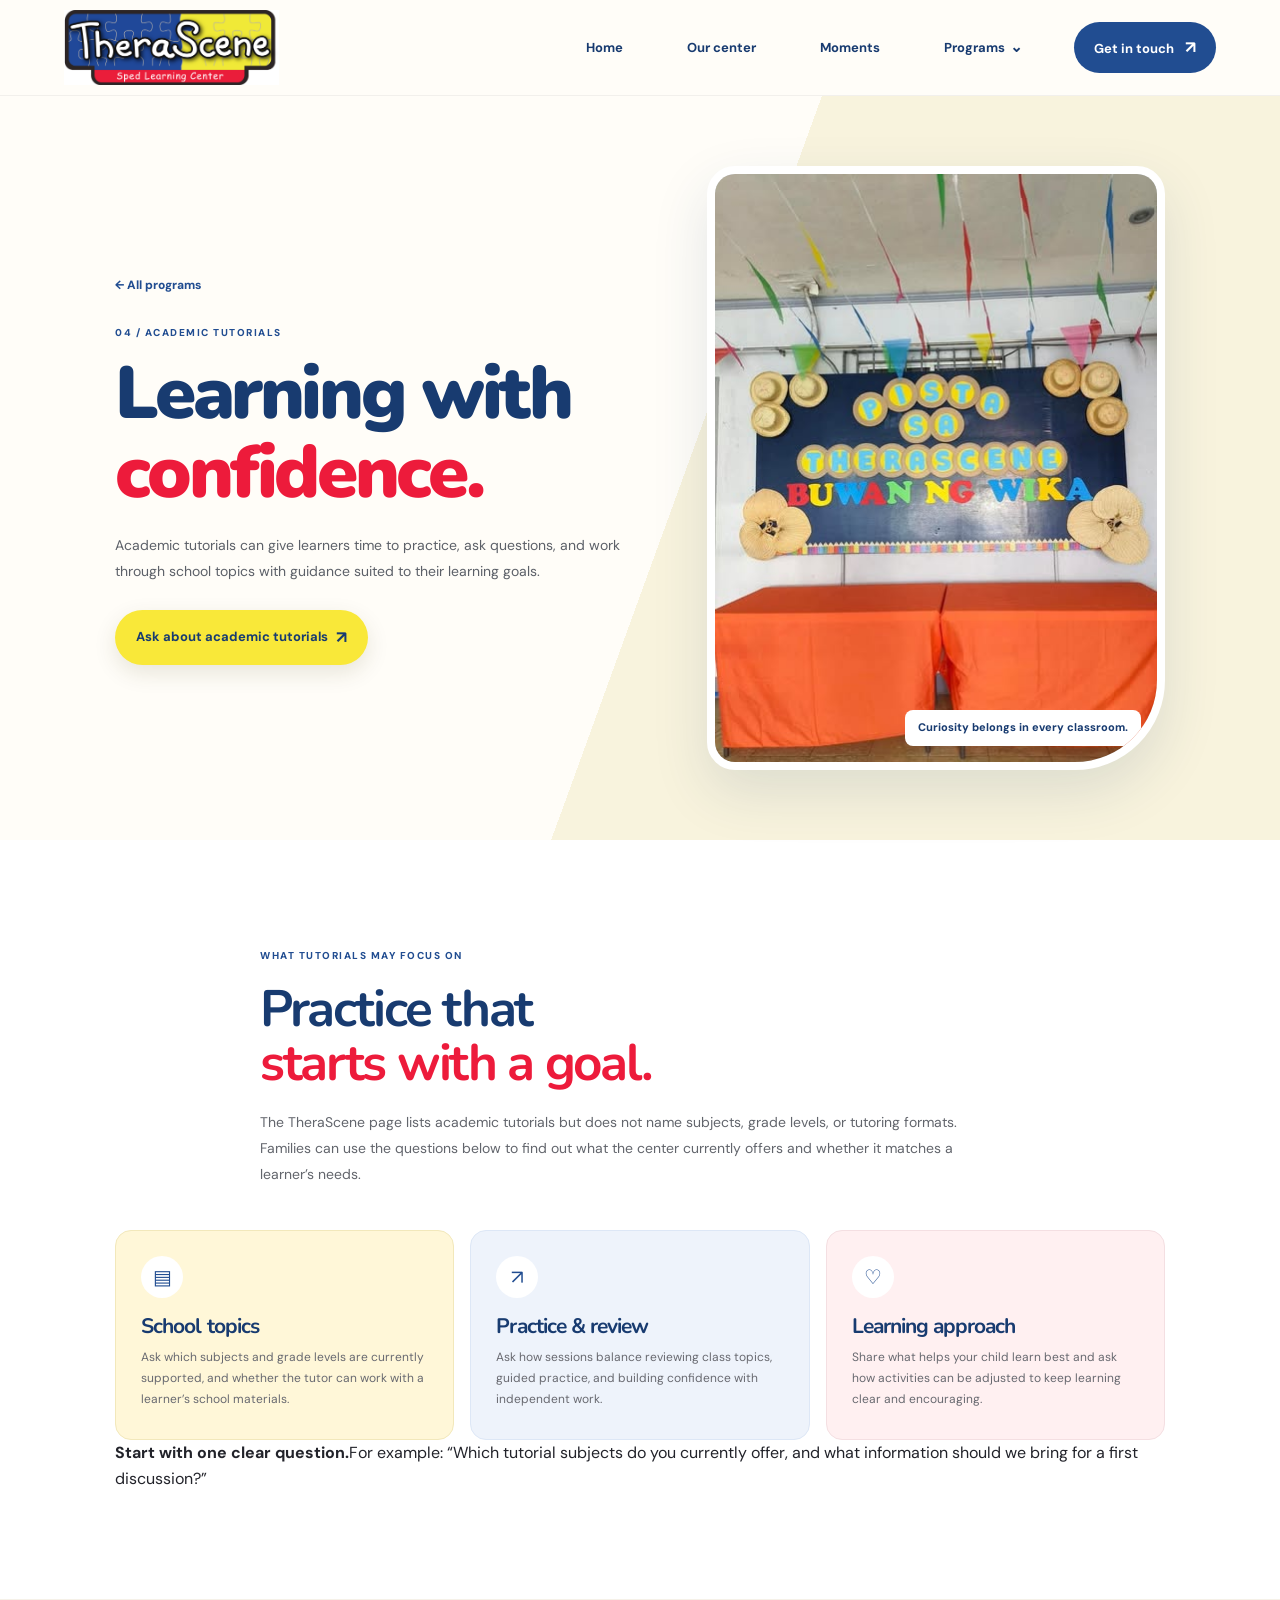
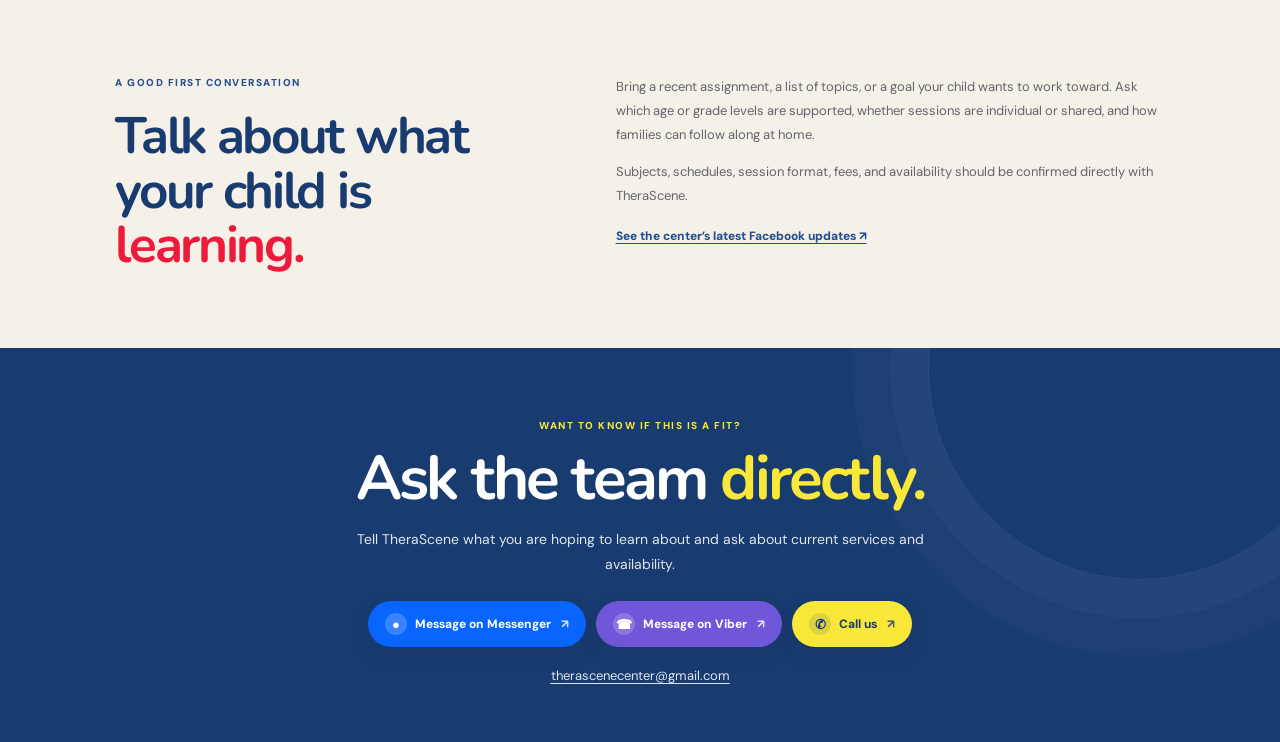
==== academic-tutorials.html @ daa7629f "Add files via upload" ====
<!doctype html>
<html lang="en">
<head><meta charset="utf-8"><meta name="viewport" content="width=device-width, initial-scale=1"><meta name="theme-color" content="#214d91"><meta name="description" content="Learn about academic tutorials and ask TheraScene the SPED Center which learning support is available."><title>Academic Tutorials | TheraScene the SPED Center</title><link rel="preconnect" href="https://fonts.googleapis.com"><link rel="preconnect" href="https://fonts.gstatic.com" crossorigin><link href="https://fonts.googleapis.com/css2?family=DM+Sans:wght@400;500;600;700&family=Nunito:wght@500;600;700;800;900&display=swap" rel="stylesheet"><link rel="stylesheet" href="styles.css"></head>
<body class="program-page"><header class="site-header"><a class="brand" href="index.html#home" aria-label="TheraScene home"><img src="assets/cover.png" alt="TheraScene SPED Learning Center"></a><button class="menu-toggle" aria-expanded="false" aria-controls="site-nav" aria-label="Open menu"><span></span><span></span></button><nav id="site-nav" class="site-nav" aria-label="Main navigation"><a href="index.html#home">Home</a><a href="index.html#story">Our center</a><a href="index.html#moments">Moments</a><div class="nav-dropdown"><button class="submenu-toggle" type="button" aria-expanded="false" aria-controls="program-submenu">Programs <span class="chevron">⌄</span></button><div class="program-submenu" id="program-submenu"><a href="index.html#services">All programs</a><a href="occupational-therapy.html">Occupational Therapy</a><a href="speech-therapy.html">Speech Therapy</a><a href="special-education.html">Special Education</a><a href="academic-tutorials.html" aria-current="page">Academic Tutorials</a></div></div><a class="nav-cta" href="#contact">Get in touch <span>↗</span></a></nav></header>
<main><section class="program-hero program-tutorial"><div class="program-hero-copy"><a class="back-link" href="index.html#services">← All programs</a><p class="eyebrow">04 / Academic Tutorials</p><h1>Learning with<br><em>confidence.</em></h1><p>Academic tutorials can give learners time to practice, ask questions, and work through school topics with guidance suited to their learning goals.</p><div class="program-hero-actions"><a class="button button-yellow" href="#contact">Ask about academic tutorials <span>↗</span></a></div></div><div class="program-hero-image"><img src="assets/photo-2.jpg" alt="A colorful learning space decorated for Buwan ng Wika at TheraScene"><span>Curiosity belongs in every classroom.</span></div></section>
<section class="program-detail section-pad"><div class="program-intro"><p class="eyebrow">What tutorials may focus on</p><h2>Practice that<br><em>starts with a goal.</em></h2><p>The TheraScene page lists academic tutorials but does not name subjects, grade levels, or tutoring formats. Families can use the questions below to find out what the center currently offers and whether it matches a learner’s needs.</p></div><div class="detail-cards"><article><span class="detail-icon">▤</span><h3>School topics</h3><p>Ask which subjects and grade levels are currently supported, and whether the tutor can work with a learner’s school materials.</p></article><article><span class="detail-icon">↗</span><h3>Practice & review</h3><p>Ask how sessions balance reviewing class topics, guided practice, and building confidence with independent work.</p></article><article><span class="detail-icon">♡</span><h3>Learning approach</h3><p>Share what helps your child learn best and ask how activities can be adjusted to keep learning clear and encouraging.</p></article></div><div class="detail-callout"><strong>Start with one clear question.</strong><span>For example: “Which tutorial subjects do you currently offer, and what information should we bring for a first discussion?”</span></div></section>
<section class="family-note"><div><p class="eyebrow">A good first conversation</p><h2>Talk about what<br>your child is <em>learning.</em></h2></div><div><p>Bring a recent assignment, a list of topics, or a goal your child wants to work toward. Ask which age or grade levels are supported, whether sessions are individual or shared, and how families can follow along at home.</p><p>Subjects, schedules, session format, fees, and availability should be confirmed directly with TheraScene.</p><a class="source-link" href="https://www.facebook.com/therascenesped/" target="_blank" rel="noreferrer">See the center’s latest Facebook updates ↗</a></div></section>
</main><footer class="program-cta" id="contact"><p class="eyebrow">Want to know if this is a fit?</p><h2>Ask the team <em>directly.</em></h2><p>Tell TheraScene what you are hoping to learn about and ask about current services and availability.</p><div class="quick-actions"><a class="quick-button quick-messenger" href="https://m.me/therascenesped" target="_blank" rel="noreferrer"><span class="quick-icon">●</span> Message on Messenger <span class="quick-arrow">↗</span></a><a class="quick-button quick-viber" href="https://viber.me/639451164770" target="_blank" rel="noreferrer"><span class="quick-icon">☎</span> Message on Viber <span class="quick-arrow">↗</span></a><a class="quick-button quick-call" href="tel:+639451164770"><span class="quick-icon">✆</span> Call us <span class="quick-arrow">↗</span></a></div><a class="program-email" href="mailto:therascenecenter@gmail.com">therascenecenter@gmail.com</a></footer><script src="script.js"></script></body></html>
---- styles.css ----
:root{--blue:#214d91;--blue-deep:#183b70;--yellow:#f9e839;--red:#ed1b3b;--ink:#22232a;--muted:#676a73;--paper:#fffdf8;--line:#e9e6df;--font-head:'Nunito',sans-serif;--font-body:'DM Sans',sans-serif}*{box-sizing:border-box}html{scroll-behavior:smooth}body{margin:0;background:var(--paper);color:var(--ink);font-family:var(--font-body);font-size:16px;line-height:1.6}a{color:inherit;text-decoration:none}img{display:block;max-width:100%}.site-header{height:96px;padding:12px max(5vw,24px);display:flex;align-items:center;justify-content:space-between;background:var(--paper);position:relative;z-index:5;border-bottom:1px solid rgba(32,45,62,.06)}.brand{width:215px}.brand img{width:100%;height:auto}.site-nav{display:flex;gap:38px;align-items:center;font-size:13px;font-weight:700}.site-nav>a:not(.nav-cta){transition:color .2s}.site-nav>a:hover{color:var(--red)}.nav-cta{background:var(--blue);color:white;padding:12px 20px;border-radius:30px}.nav-cta span,.button span,.text-link span{font-size:17px;margin-left:8px}.menu-toggle{display:none}.hero{min-height:630px;display:grid;grid-template-columns:1fr 1fr;align-items:center;padding:76px max(9vw,40px) 86px;gap:3vw;background:linear-gradient(110deg,#fffdf8 0%,#fffdf8 52%,#f8f3dd 52%,#f8f3dd 100%);overflow:hidden}.hero-copy{max-width:540px;position:relative;z-index:1}.eyebrow{text-transform:uppercase;letter-spacing:.15em;font-size:10px;font-weight:800;color:var(--blue);margin:0 0 18px}.sun-dot{display:inline-block;width:9px;height:9px;border-radius:50%;background:var(--red);margin-right:8px;box-shadow:0 0 0 4px #ed1b3b20}h1,h2,h3,p{margin-top:0}h1,h2,h3{font-family:var(--font-head);line-height:1.06;letter-spacing:-.045em}h1{font-size:clamp(48px,5.8vw,82px);font-weight:900;margin-bottom:24px;color:var(--blue-deep)}h1 em,h2 em{font-style:normal;color:var(--red)}.hero-lede{font-size:16px;line-height:1.8;color:#585b64;max-width:420px;margin-bottom:28px}.hero-actions{display:flex;align-items:center;gap:26px;flex-wrap:wrap}.button{display:inline-flex;align-items:center;border-radius:28px;padding:14px 21px;font-size:13px;font-weight:700}.button-blue{background:var(--blue);color:#fff;box-shadow:0 8px 22px #214d9124}.button:hover,.nav-cta:hover{background:var(--blue-deep);transform:translateY(-1px)}.text-link{font-weight:700;font-size:13px;color:var(--blue);border-bottom:1px solid #214d9150;padding-bottom:4px}.hero-note{display:flex;align-items:center;gap:12px;margin-top:58px;color:#777;font-size:11px;line-height:1.5}.hero-note strong{font-size:13px;color:var(--ink)}.note-mark{font-size:27px;color:#efb900}.hero-visual{height:450px;position:relative;display:flex;align-items:center;justify-content:center}.hero-frame{width:min(390px,76%);height:405px;border-radius:48% 48% 22px 22px;overflow:hidden;box-shadow:0 24px 60px #223e682b;transform:rotate(2deg);border:9px solid #fff}.hero-frame img{width:100%;height:100%;object-fit:cover}.hero-logo{position:absolute;right:-1%;bottom:24px;background:white;padding:12px;border-radius:18px;box-shadow:0 12px 40px #18294f28;width:230px;transform:rotate(-3deg)}.hero-logo img{width:100%}.hero-sticker{position:absolute;top:20px;left:0;width:104px;height:104px;display:flex;flex-direction:column;align-items:center;justify-content:center;border-radius:50%;background:var(--yellow);color:var(--blue-deep);font-family:var(--font-head);font-weight:900;font-size:12px;line-height:1.2;transform:rotate(-12deg);box-shadow:0 8px 22px #463d1020}.hero-sticker b{font-size:28px;line-height:1.2;color:var(--red)}.hero-caption{position:absolute;bottom:-4px;left:11%;font-size:10px;letter-spacing:.06em;color:#777}.section-pad{padding:108px max(9vw,40px)}.services{background:#fff}.section-heading{display:flex;align-items:flex-end;justify-content:space-between;gap:40px;margin-bottom:46px}.section-heading h2,.story h2,.moments h2,.contact h2{font-size:clamp(38px,4vw,56px);font-weight:900;color:var(--blue-deep);margin:0}.section-intro{max-width:370px;color:var(--muted);font-size:14px;line-height:1.8;margin:0 0 4px}.service-grid{display:grid;grid-template-columns:repeat(4,1fr);gap:16px}.service-card{position:relative;padding:27px 25px 30px;min-height:280px;border-radius:8px;overflow:hidden}.card-yellow{background:#fff5c8}.card-blue{background:#e8f0fc}.card-red{background:#ffeaeb}.card-lilac{background:#f1eafa}.card-num{font-size:10px;letter-spacing:.12em;color:#67636a;font-weight:700}.service-icon{display:flex;align-items:center;justify-content:center;width:48px;height:48px;border-radius:50%;font-size:24px;margin:30px 0 18px;background:#ffffffad;color:var(--blue)}.service-card h3{font-size:23px;margin-bottom:12px;color:var(--blue-deep)}.service-card p{font-size:12px;color:#6d6a6b;line-height:1.7;max-width:190px}.card-ornament{position:absolute;right:-9px;bottom:-25px;font-size:85px;color:#214d9110;transform:rotate(15deg);font-weight:900}.service-footnote{margin:15px 0 0;font-size:10px;color:#888}.story{display:grid;grid-template-columns:1fr 1fr;align-items:center;gap:9%;background:#f5f1e8}.story-image{position:relative;padding:0 30px 28px 0}.story-image:before{content:"";position:absolute;right:0;bottom:0;width:75%;height:75%;background:var(--yellow);border-radius:8px}.story-image img{position:relative;z-index:1;width:100%;height:390px;object-fit:cover;border-radius:8px;box-shadow:0 18px 40px #1a315220}.image-label{position:absolute;z-index:2;left:18px;bottom:46px;padding:10px 15px;background:#fff;border-radius:3px;font-size:10px;letter-spacing:.04em}.story-copy{max-width:480px}.story-copy h2{margin-bottom:23px}.story-copy>p:not(.eyebrow){font-size:14px;color:#66676c;line-height:1.85}.story-copy .text-link{display:inline-block;margin-top:9px}.moments{background:#fff}.moments-head{display:flex;align-items:flex-end;justify-content:space-between;gap:30px;margin-bottom:36px}.moments h2{font-size:clamp(34px,3.6vw,49px)}.gallery{display:grid;grid-template-columns:1.05fr .95fr 1fr;grid-template-rows:240px 210px;gap:13px}.gallery figure{margin:0;position:relative;overflow:hidden;border-radius:5px;background:#eee}.gallery figure img{width:100%;height:100%;object-fit:cover;transition:transform .5s}.gallery figure:hover img{transform:scale(1.04)}.gallery-tall{grid-row:span 2}.gallery-wide{grid-column:span 1}.gallery-end{grid-column:3;grid-row:1}.gallery figcaption{position:absolute;left:0;right:0;bottom:0;padding:30px 15px 12px;color:#fff;font-size:11px;font-weight:600;background:linear-gradient(transparent,#0008)}.gallery-source{font-size:10px;color:#868686;margin:15px 0 0}.gallery-source a{text-decoration:underline;color:var(--blue)}.contact{background:var(--blue-deep);color:white;padding:88px max(9vw,40px) 22px;position:relative;overflow:hidden}.contact:before{content:"";position:absolute;right:-75px;top:-180px;width:400px;height:400px;border:1px solid #ffffff18;border-radius:50%;box-shadow:0 0 0 38px #ffffff08,0 0 0 76px #ffffff05}.contact-inner{display:grid;grid-template-columns:1fr 1fr;gap:10%;max-width:1100px;margin:0 auto 65px;position:relative}.contact .eyebrow{color:var(--yellow)}.contact h2{color:white;margin-bottom:20px}.contact h2 em{color:var(--yellow)}.contact-inner>div:first-child>p:last-child{font-size:13px;color:#e0e5ee;max-width:360px}.contact-actions{display:flex;flex-direction:column;justify-content:center}.contact-link{display:flex;justify-content:space-between;gap:20px;padding:17px 0;border-bottom:1px solid #ffffff2d;font-size:11px;color:#cdd7e7}.contact-link strong{font-size:12px;color:white;text-align:right;line-height:1.6}.contact-link:hover strong{color:var(--yellow)}.contact-bottom{max-width:1100px;margin:auto;padding-top:18px;border-top:1px solid #ffffff2d;display:flex;justify-content:space-between;align-items:center;font-size:10px;color:#d0d9e7}.contact-bottom a{color:white}.contact-bottom a span{margin-left:3px}.menu-toggle{border:0;background:none}
@media(max-width:900px){.site-header{height:82px}.brand{width:185px}.site-nav{gap:20px;font-size:12px}.hero{padding:65px 6vw;min-height:600px}.hero-visual{height:390px}.hero-frame{height:350px}.hero-logo{width:185px}.section-pad{padding:80px 6vw}.service-grid{grid-template-columns:repeat(2,1fr)}.service-card{min-height:250px}.story{gap:5%}.story-image img{height:340px}.contact{padding:75px 6vw 22px}}
@media(max-width:640px){.site-header{height:74px;padding:8px 20px}.brand{width:172px}.menu-toggle{display:flex;flex-direction:column;gap:5px;padding:10px;cursor:pointer}.menu-toggle span{width:23px;height:2px;background:var(--blue);display:block}.site-nav{display:none;position:absolute;left:0;right:0;top:74px;padding:20px;background:#fff;box-shadow:0 15px 22px #162c5018;flex-direction:column;align-items:stretch;gap:0}.site-nav.open{display:flex}.site-nav a{padding:13px 5px}.site-nav .nav-cta{text-align:center;margin-top:8px;padding:12px}.hero{display:flex;flex-direction:column;align-items:stretch;padding:54px 24px 50px;background:linear-gradient(180deg,#fffdf8 0%,#fffdf8 52%,#f8f3dd 52%,#f8f3dd 100%)}h1{font-size:53px}.hero-lede{font-size:14px}.hero-note{margin-top:28px}.hero-visual{height:350px;margin-top:20px}.hero-frame{width:77%;height:320px}.hero-logo{width:174px;right:0;bottom:10px}.hero-sticker{width:82px;height:82px;left:2%;top:12px;font-size:10px}.hero-sticker b{font-size:22px}.hero-caption{left:4%;bottom:-8px}.section-pad{padding:68px 24px}.section-heading{display:block}.section-heading h2,.story h2{font-size:43px}.section-intro{margin-top:20px;font-size:13px}.service-grid{gap:10px}.service-card{padding:20px 16px;min-height:230px}.service-icon{width:41px;height:41px;margin:25px 0 14px}.service-card h3{font-size:20px}.service-card p{font-size:11px}.story{grid-template-columns:1fr;gap:38px}.story-image{padding:0 18px 18px 0}.story-image img{height:340px}.moments-head{display:block}.moments-head .text-link{display:inline-block;margin-top:18px}.gallery{grid-template-columns:1fr 1fr;grid-template-rows:200px 170px 175px;gap:9px}.gallery-tall{grid-row:span 2}.gallery-wide{grid-column:span 1}.gallery-end{grid-column:2;grid-row:2}.gallery-source{line-height:1.7}.contact{padding:68px 24px 20px}.contact-inner{grid-template-columns:1fr;gap:24px;margin-bottom:40px}.contact h2{font-size:43px}.contact-link{align-items:flex-start}.contact-link strong{font-size:11px}.contact-bottom{gap:12px;flex-wrap:wrap;font-size:9px}}


/* Shared dropdown navigation, contact buttons, and program page layout */
.site-nav > a:not(.nav-cta),
.submenu-toggle {
  display: inline-flex;
  align-items: center;
  justify-content: center;
  min-height: 42px;
  padding: 9px 13px;
  border: 0;
  border-radius: 999px;
  background: transparent;
  color: var(--blue-deep);
  font: inherit;
  line-height: 1;
  white-space: nowrap;
  transition: color .2s, background-color .2s, transform .2s;
}
.site-nav > a:not(.nav-cta):hover,
.submenu-toggle:hover,
.submenu-toggle[aria-expanded="true"] {
  color: var(--blue-deep);
  background: #eaf0fa;
}
.submenu-toggle { cursor: pointer; }
.nav-dropdown { position: relative; display: flex; align-items: center; }
.chevron { display: inline-block; margin-left: 5px; font-size: 15px; transition: transform .2s; }
.nav-dropdown:hover .chevron,
.submenu-toggle[aria-expanded="true"] .chevron { transform: rotate(180deg); }
.program-submenu {
  position: absolute;
  top: calc(100% + 8px);
  left: 0;
  z-index: 30;
  display: none;
  grid-template-columns: 1fr;
  min-width: 242px;
  padding: 8px;
  border: 1px solid #e8eaf0;
  border-radius: 15px;
  background: #fff;
  box-shadow: 0 16px 40px #15284920;
}
.program-submenu::before { content: ""; position: absolute; top: -9px; left: 0; right: 0; height: 10px; }
.nav-dropdown.open .program-submenu { display: grid; }
.program-submenu > a {
  display: flex;
  align-items: center;
  min-height: 40px;
  padding: 9px 12px;
  border-radius: 9px;
  color: #29364a;
  font-size: 12px;
  font-weight: 700;
  transition: color .18s, background-color .18s;
}
.program-submenu > a:hover,
.program-submenu > a[aria-current="page"] { color: var(--blue); background: #eef3fb; }
@media (min-width: 641px) { .nav-dropdown:hover .program-submenu { display: grid; } }

.quick-contact {
  display: flex;
  align-items: center;
  justify-content: space-between;
  gap: 34px;
  padding: 27px max(9vw, 40px);
  border-top: 1px solid #eee4b5;
  border-bottom: 1px solid #eee4b5;
  background: #fff7d8;
}
.quick-contact-copy { flex: 1 1 300px; }
.quick-contact .eyebrow { margin-bottom: 7px; }
.quick-contact h2 { margin: 0 0 6px; color: var(--blue-deep); font-size: clamp(22px, 2.3vw, 30px); }
.quick-contact-copy > p:last-child { margin: 0; color: #64636a; font-size: 12px; }
.quick-actions { display: flex; flex-wrap: wrap; justify-content: flex-end; gap: 10px; }
.quick-button {
  display: inline-flex;
  align-items: center;
  justify-content: center;
  gap: 8px;
  min-height: 46px;
  padding: 10px 16px;
  border: 1px solid transparent;
  border-radius: 999px;
  color: #fff;
  font-size: 12px;
  font-weight: 800;
  line-height: 1;
  white-space: nowrap;
  box-shadow: 0 8px 20px #15284920;
  transition: transform .18s, box-shadow .18s, filter .18s;
}
.quick-button:hover { transform: translateY(-2px); box-shadow: 0 12px 24px #1528492b; filter: brightness(1.04); }
.quick-button:focus-visible,
.site-nav a:focus-visible,
.submenu-toggle:focus-visible { outline: 3px solid #f4c542; outline-offset: 3px; }
.quick-messenger { background: #0866ff; }
.quick-viber { background: #7056d9; }
.quick-call { background: var(--yellow); color: var(--blue-deep); }
.quick-icon {
  display: inline-grid;
  place-items: center;
  flex: 0 0 22px;
  width: 22px;
  height: 22px;
  border-radius: 50%;
  background: #ffffff32;
  font-size: 13px;
  line-height: 1;
}
.quick-call .quick-icon { background: #183b7020; }
.quick-arrow { margin-left: 2px; font-size: 12px; opacity: .82; }
.contact-quick-links { display: flex; flex-wrap: wrap; gap: 10px; margin-top: 25px; }
.site-contact-footer { padding-bottom: 38px; }
.site-contact-footer .contact-inner { margin-bottom: 0; }

/* Consistent detail pages */
.program-page { background: var(--paper); }
.program-hero {
  display: grid;
  grid-template-columns: minmax(0, 1fr) minmax(300px, .9fr);
  align-items: center;
  gap: 8%;
  min-height: 510px;
  padding: 70px max(9vw, 40px);
  background: linear-gradient(110deg, #fffdf8 0%, #fffdf8 53%, #f8f3dd 53%, #f8f3dd 100%);
}
.program-hero-copy { max-width: 560px; }
.back-link { display: inline-flex; align-items: center; margin-bottom: 30px; color: var(--blue); font-size: 12px; font-weight: 800; }
.back-link:hover { color: var(--red); }
.program-hero .eyebrow { margin-bottom: 14px; }
.program-hero h1 { margin-bottom: 20px; }
.program-hero-copy > p:not(.eyebrow) { max-width: 520px; margin-bottom: 25px; color: #5c6068; font-size: 14px; line-height: 1.85; }
.program-hero-actions { display: flex; flex-wrap: wrap; gap: 12px; }
.button-yellow { background: var(--yellow); color: var(--blue-deep); box-shadow: 0 8px 22px #463d1020; }
.program-hero-image {
  position: relative;
  min-height: 355px;
  overflow: hidden;
  border: 8px solid #fff;
  border-radius: 28px 28px 90px 28px;
  background: #e8f0fc;
  box-shadow: 0 22px 55px #223e6820;
}
.program-hero-image img { width: 100%; height: 100%; min-height: 355px; object-fit: cover; }
.program-hero-image > span { position: absolute; right: 16px; bottom: 16px; max-width: 75%; padding: 9px 13px; border-radius: 8px; background: #fff; color: var(--blue-deep); font-size: 11px; font-weight: 800; }
.program-logo-image { display: grid; place-items: center; padding: 38px; background: #fff; }
.program-hero-image.program-logo-image img { width: 100%; height: auto; min-height: 0; object-fit: contain; }
.program-detail { background: #fff; }
.program-intro { max-width: 760px; margin: 0 auto 42px; }
.program-intro h2 { margin: 0 0 20px; color: var(--blue-deep); font-size: clamp(38px, 4vw, 54px); }
.program-intro h2 em,
.family-note h2 em { color: var(--red); font-style: normal; }
.program-intro > p:last-child { max-width: 740px; color: #62656c; font-size: 14px; line-height: 1.85; }
.detail-cards { display: grid; grid-template-columns: repeat(3, minmax(0, 1fr)); gap: 16px; max-width: 1120px; margin: 0 auto; }
.detail-cards article { min-height: 210px; padding: 25px; border: 1px solid #e8eaf0; border-radius: 16px; background: #f7f8fa; }
.detail-cards article:nth-child(3n+1) { background: #fff7d8; border-color: #f2e8bb; }
.detail-cards article:nth-child(3n+2) { background: #eef3fb; border-color: #dde7f6; }
.detail-cards article:nth-child(3n) { background: #fff0f1; border-color: #f4dfe2; }
.detail-icon { display: inline-grid; place-items: center; width: 42px; height: 42px; margin-bottom: 17px; border-radius: 50%; background: #fff; color: var(--blue); font-size: 20px; }
.detail-cards h3 { margin: 0 0 10px; color: var(--blue-deep); font-size: 21px; }
.detail-cards p { margin: 0; color: #686970; font-size: 12px; line-height: 1.75; }
.family-note { display: grid; grid-template-columns: .85fr 1.15fr; gap: 9%; align-items: start; padding: 76px max(9vw, 40px); background: #f5f1e8; }
.family-note h2 { margin: 0; color: var(--blue-deep); font-size: clamp(36px, 4vw, 52px); }
.family-note > div:last-child > p { color: #62656c; font-size: 13px; line-height: 1.85; }
.source-link { display: inline-block; margin-top: 4px; color: var(--blue); font-size: 12px; font-weight: 800; text-decoration: underline; text-underline-offset: 3px; }
.program-cta {
  position: relative;
  overflow: hidden;
  padding: 70px max(8vw, 32px) 54px;
  background: var(--blue-deep);
  color: #fff;
  text-align: center;
}
.program-cta::before { content: ""; position: absolute; top: -190px; right: -70px; width: 420px; height: 420px; border: 1px solid #ffffff18; border-radius: 50%; box-shadow: 0 0 0 38px #ffffff08, 0 0 0 76px #ffffff05; }
.program-cta > * { position: relative; }
.program-cta .eyebrow { margin-bottom: 12px; color: var(--yellow); }
.program-cta h2 { margin: 0 0 15px; color: #fff; font-size: clamp(40px, 5vw, 62px); }
.program-cta h2 em { color: var(--yellow); font-style: normal; }
.program-cta > p:not(.eyebrow) { max-width: 580px; margin: 0 auto 20px; color: #e0e5ee; font-size: 14px; line-height: 1.8; }
.program-cta .quick-actions { justify-content: center; margin: 24px auto 14px; }
.program-email { display: inline-block; margin-top: 5px; color: #e0e5ee; font-size: 13px; text-decoration: underline; text-underline-offset: 3px; }
.program-email:hover { color: var(--yellow); }

@media (max-width: 900px) {
  .site-nav { gap: 9px; font-size: 12px; }
  .site-nav > a:not(.nav-cta), .submenu-toggle { padding-right: 9px; padding-left: 9px; }
  .program-hero { gap: 5%; padding-right: 6vw; padding-left: 6vw; }
  .program-hero-image, .program-hero-image img { min-height: 315px; }
  .family-note { gap: 5%; }
}
@media (max-width: 640px) {
  .site-header { z-index: 40; }
  .menu-toggle { display: flex; flex-direction: column; align-items: center; justify-content: center; gap: 5px; width: 44px; height: 44px; padding: 10px; border-radius: 50%; cursor: pointer; }
  .menu-toggle:hover { background: #eaf0fa; }
  .site-nav { display: none; position: absolute; top: 100%; left: 0; right: 0; padding: 14px 20px 20px; border-top: 1px solid #e8eaf0; background: #fff; box-shadow: 0 18px 28px #162c5018; flex-direction: column; align-items: stretch; gap: 4px; }
  .site-nav.open { display: flex; }
  .site-nav > a:not(.nav-cta), .submenu-toggle { width: 100%; justify-content: space-between; min-height: 44px; padding: 11px 13px; border-radius: 11px; }
  .nav-dropdown { display: block; width: 100%; }
  .program-submenu { position: static; min-width: 0; width: auto; margin: 4px 0 8px 10px; padding: 6px; border: 0; border-left: 2px solid var(--yellow); border-radius: 0 10px 10px 0; background: #f7f8fa; box-shadow: none; }
  .program-submenu::before { display: none; }
  .program-submenu > a { padding: 10px 12px; }
  .site-nav .nav-cta { display: flex; align-items: center; justify-content: center; min-height: 46px; margin-top: 4px; padding: 12px; }
  .quick-contact { display: block; padding: 28px 24px; }
  .quick-contact h2 { font-size: 25px; }
  .quick-actions { display: grid; grid-template-columns: 1fr; justify-content: stretch; margin-top: 18px; }
  .quick-button { width: 100%; justify-content: flex-start; }
  .quick-arrow { margin-left: auto; }
  .contact-quick-links { display: grid; grid-template-columns: 1fr; }
  .site-contact-footer { padding-bottom: 32px; }
  .program-hero { grid-template-columns: 1fr; gap: 30px; min-height: 0; padding: 44px 24px 50px; background: linear-gradient(180deg, #fffdf8 0%, #fffdf8 58%, #f8f3dd 58%, #f8f3dd 100%); }
  .program-hero-image, .program-hero-image img { min-height: 290px; }
  .program-logo-image { min-height: 260px; padding: 28px; }
  .program-hero-image.program-logo-image img { min-height: 0; }
  .program-detail.section-pad { padding: 65px 24px; }
  .program-intro { margin-bottom: 30px; }
  .detail-cards { grid-template-columns: 1fr; gap: 11px; }
  .detail-cards article { min-height: 0; padding: 22px; }
  .family-note { grid-template-columns: 1fr; gap: 22px; padding: 58px 24px; }
  .program-cta { padding: 58px 24px 42px; }
  .program-cta h2 { font-size: 42px; }
  .program-cta .quick-actions { margin-top: 20px; }
}
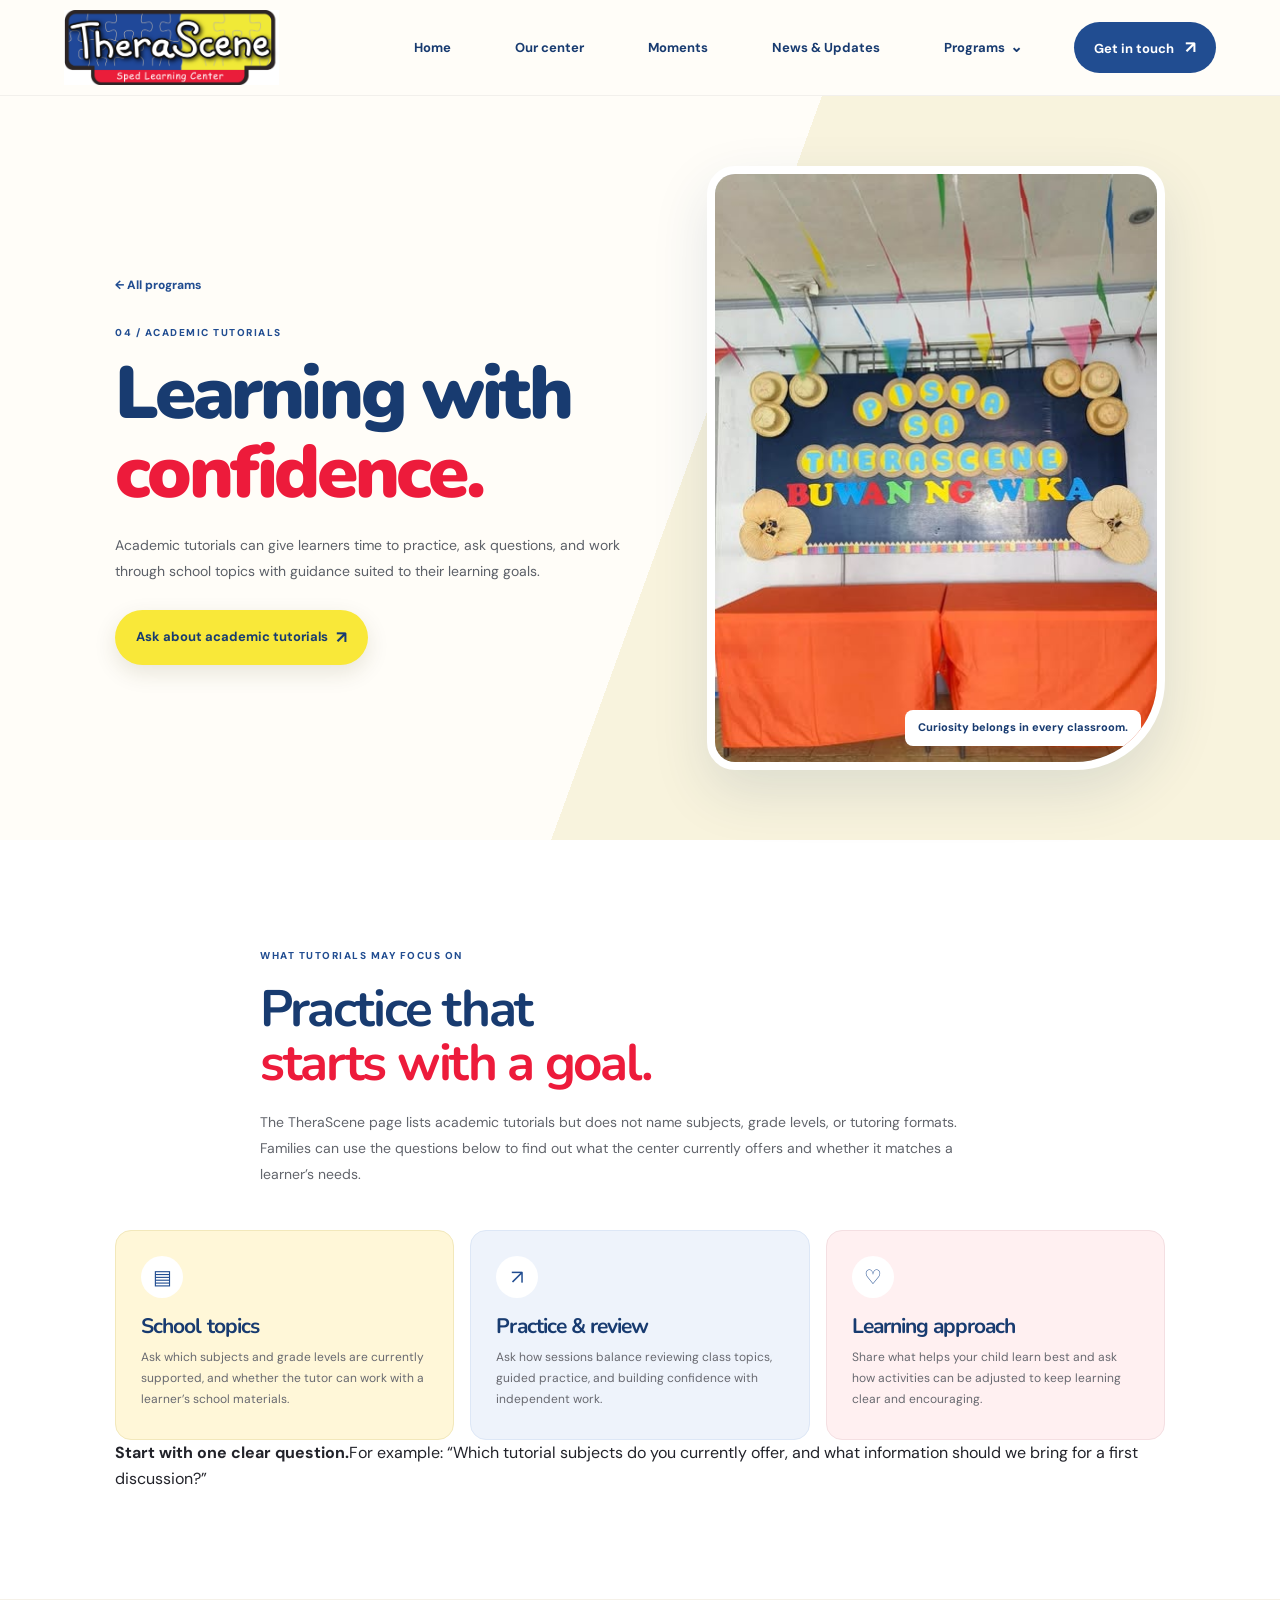
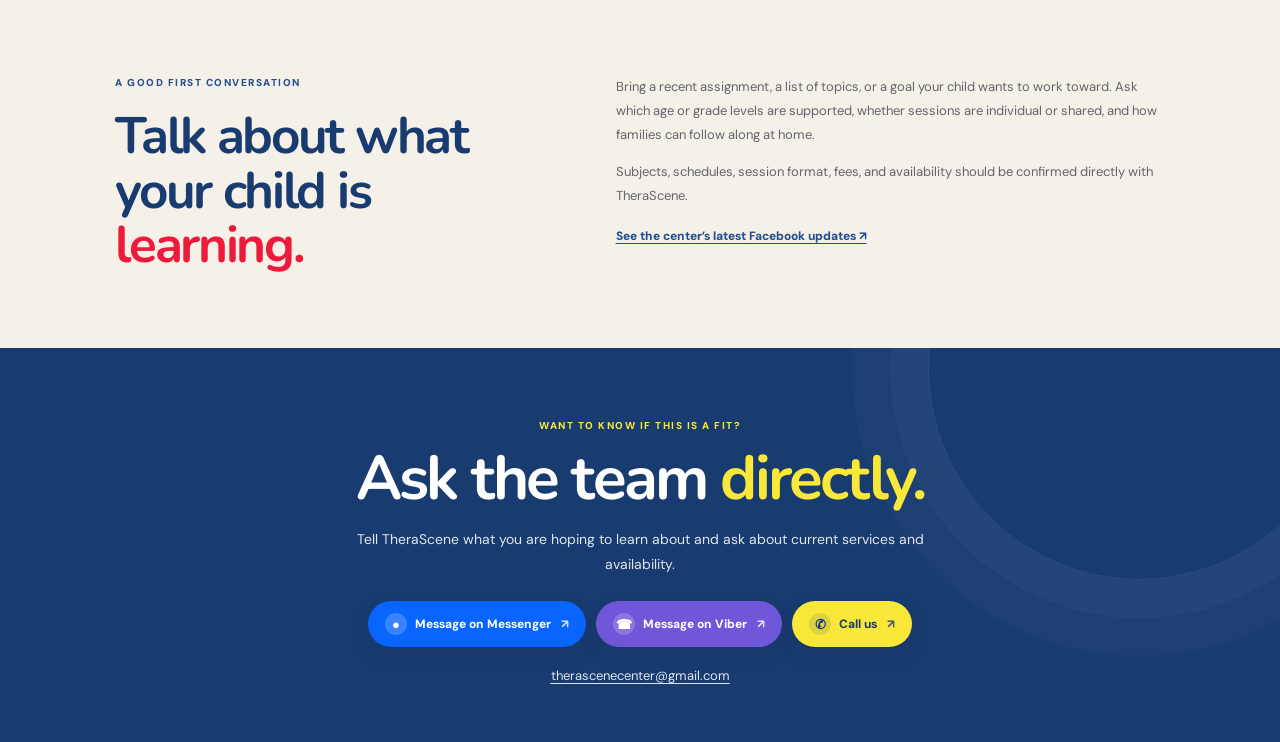
==== commit ea677ba1: "Add News & Updates navigation link" ====
--- a/academic-tutorials.html
+++ b/academic-tutorials.html
@@ -1,7 +1,7 @@
 <!doctype html>
 <html lang="en">
 <head><meta charset="utf-8"><meta name="viewport" content="width=device-width, initial-scale=1"><meta name="theme-color" content="#214d91"><meta name="description" content="Learn about academic tutorials and ask TheraScene the SPED Center which learning support is available."><title>Academic Tutorials | TheraScene the SPED Center</title><link rel="preconnect" href="https://fonts.googleapis.com"><link rel="preconnect" href="https://fonts.gstatic.com" crossorigin><link href="https://fonts.googleapis.com/css2?family=DM+Sans:wght@400;500;600;700&family=Nunito:wght@500;600;700;800;900&display=swap" rel="stylesheet"><link rel="stylesheet" href="styles.css"></head>
-<body class="program-page"><header class="site-header"><a class="brand" href="index.html#home" aria-label="TheraScene home"><img src="assets/cover.png" alt="TheraScene SPED Learning Center"></a><button class="menu-toggle" aria-expanded="false" aria-controls="site-nav" aria-label="Open menu"><span></span><span></span></button><nav id="site-nav" class="site-nav" aria-label="Main navigation"><a href="index.html#home">Home</a><a href="index.html#story">Our center</a><a href="index.html#moments">Moments</a><div class="nav-dropdown"><button class="submenu-toggle" type="button" aria-expanded="false" aria-controls="program-submenu">Programs <span class="chevron">⌄</span></button><div class="program-submenu" id="program-submenu"><a href="index.html#services">All programs</a><a href="occupational-therapy.html">Occupational Therapy</a><a href="speech-therapy.html">Speech Therapy</a><a href="special-education.html">Special Education</a><a href="academic-tutorials.html" aria-current="page">Academic Tutorials</a></div></div><a class="nav-cta" href="#contact">Get in touch <span>↗</span></a></nav></header>
+<body class="program-page"><header class="site-header"><a class="brand" href="index.html#home" aria-label="TheraScene home"><img src="assets/cover.png" alt="TheraScene SPED Learning Center"></a><button class="menu-toggle" aria-expanded="false" aria-controls="site-nav" aria-label="Open menu"><span></span><span></span></button><nav id="site-nav" class="site-nav" aria-label="Main navigation"><a href="index.html#home">Home</a><a href="index.html#story">Our center</a><a href="index.html#moments">Moments</a><a href="index.html#facebook-updates">News &amp; Updates</a><div class="nav-dropdown"><button class="submenu-toggle" type="button" aria-expanded="false" aria-controls="program-submenu">Programs <span class="chevron">⌄</span></button><div class="program-submenu" id="program-submenu"><a href="index.html#services">All programs</a><a href="occupational-therapy.html">Occupational Therapy</a><a href="speech-therapy.html">Speech Therapy</a><a href="special-education.html">Special Education</a><a href="academic-tutorials.html" aria-current="page">Academic Tutorials</a></div></div><a class="nav-cta" href="#contact">Get in touch <span>↗</span></a></nav></header>
 <main><section class="program-hero program-tutorial"><div class="program-hero-copy"><a class="back-link" href="index.html#services">← All programs</a><p class="eyebrow">04 / Academic Tutorials</p><h1>Learning with<br><em>confidence.</em></h1><p>Academic tutorials can give learners time to practice, ask questions, and work through school topics with guidance suited to their learning goals.</p><div class="program-hero-actions"><a class="button button-yellow" href="#contact">Ask about academic tutorials <span>↗</span></a></div></div><div class="program-hero-image"><img src="assets/photo-2.jpg" alt="A colorful learning space decorated for Buwan ng Wika at TheraScene"><span>Curiosity belongs in every classroom.</span></div></section>
 <section class="program-detail section-pad"><div class="program-intro"><p class="eyebrow">What tutorials may focus on</p><h2>Practice that<br><em>starts with a goal.</em></h2><p>The TheraScene page lists academic tutorials but does not name subjects, grade levels, or tutoring formats. Families can use the questions below to find out what the center currently offers and whether it matches a learner’s needs.</p></div><div class="detail-cards"><article><span class="detail-icon">▤</span><h3>School topics</h3><p>Ask which subjects and grade levels are currently supported, and whether the tutor can work with a learner’s school materials.</p></article><article><span class="detail-icon">↗</span><h3>Practice & review</h3><p>Ask how sessions balance reviewing class topics, guided practice, and building confidence with independent work.</p></article><article><span class="detail-icon">♡</span><h3>Learning approach</h3><p>Share what helps your child learn best and ask how activities can be adjusted to keep learning clear and encouraging.</p></article></div><div class="detail-callout"><strong>Start with one clear question.</strong><span>For example: “Which tutorial subjects do you currently offer, and what information should we bring for a first discussion?”</span></div></section>
 <section class="family-note"><div><p class="eyebrow">A good first conversation</p><h2>Talk about what<br>your child is <em>learning.</em></h2></div><div><p>Bring a recent assignment, a list of topics, or a goal your child wants to work toward. Ask which age or grade levels are supported, whether sessions are individual or shared, and how families can follow along at home.</p><p>Subjects, schedules, session format, fees, and availability should be confirmed directly with TheraScene.</p><a class="source-link" href="https://www.facebook.com/therascenesped/" target="_blank" rel="noreferrer">See the center’s latest Facebook updates ↗</a></div></section>
--- a/styles.css
+++ b/styles.css
@@ -224,4 +224,111 @@
   .program-cta { padding: 58px 24px 42px; }
   .program-cta h2 { font-size: 42px; }
   .program-cta .quick-actions { margin-top: 20px; }
-}+}
+
+/* Prevent decorative emoji glyphs from appearing as oversized colored stickers
+   over the program links on tablets and phones. */
+@media (max-width: 900px) {
+  .service-card .card-ornament { display: none; }
+}
+
+/* Keep the program-card symbols in the site's text icon style on mobile browsers. */
+.service-icon,
+.card-ornament,
+.note-mark,
+.hero-sticker b {
+  font-variant-emoji: text;
+}
+
+/* Responsive Facebook Page timeline */
+.facebook-feed {
+  display: grid;
+  grid-template-columns: minmax(0, 1fr) minmax(0, 500px);
+  align-items: center;
+  gap: clamp(36px, 6vw, 80px);
+  margin-top: 54px;
+  padding-top: 40px;
+  border-top: 1px solid var(--line);
+}
+.facebook-feed-copy {
+  max-width: 380px;
+  align-self: center;
+}
+.facebook-feed .eyebrow { margin-bottom: 12px; }
+.facebook-feed h3 {
+  margin: 0;
+  color: var(--blue-deep);
+  font-size: clamp(38px, 4.2vw, 52px);
+  line-height: 1.02;
+}
+.facebook-feed h3 em {
+  color: var(--red);
+  font-style: normal;
+}
+.facebook-feed-summary {
+  max-width: 360px;
+  margin: 20px 0 24px;
+  color: var(--muted);
+  font-size: 14px;
+  line-height: 1.75;
+}
+.facebook-feed-copy .text-link {
+  display: inline-flex;
+  align-items: center;
+}
+.facebook-feed-panel {
+  width: 100%;
+  max-width: 500px;
+}
+.facebook-plugin {
+  width: 100%;
+  overflow: hidden;
+  border: 1px solid #e4e8ef;
+  border-radius: 12px;
+  background: #fff;
+  box-shadow: 0 12px 30px #183b7012;
+}
+.facebook-plugin iframe {
+  display: block;
+  width: 100%;
+  height: 760px;
+  border: 0;
+}
+.facebook-feed-fallback {
+  margin: 12px 0 0;
+  color: #777;
+  font-size: 11px;
+  line-height: 1.6;
+}
+.facebook-feed-fallback a {
+  color: var(--blue);
+  font-weight: 700;
+  text-decoration: underline;
+  text-underline-offset: 2px;
+}
+@media (max-width: 900px) {
+  .facebook-feed {
+    grid-template-columns: minmax(0, 1fr);
+    align-items: start;
+    gap: 26px;
+  }
+  .facebook-feed-copy {
+    max-width: 520px;
+    margin: 0 auto;
+    text-align: center;
+  }
+  .facebook-feed-summary {
+    margin: 18px auto 20px;
+  }
+  .facebook-feed-panel {
+    justify-self: center;
+  }
+}
+@media (max-width: 640px) {
+  .facebook-feed {
+    margin-top: 38px;
+    padding-top: 30px;
+    gap: 20px;
+  }
+  .facebook-feed h3 { font-size: 42px; }
+}
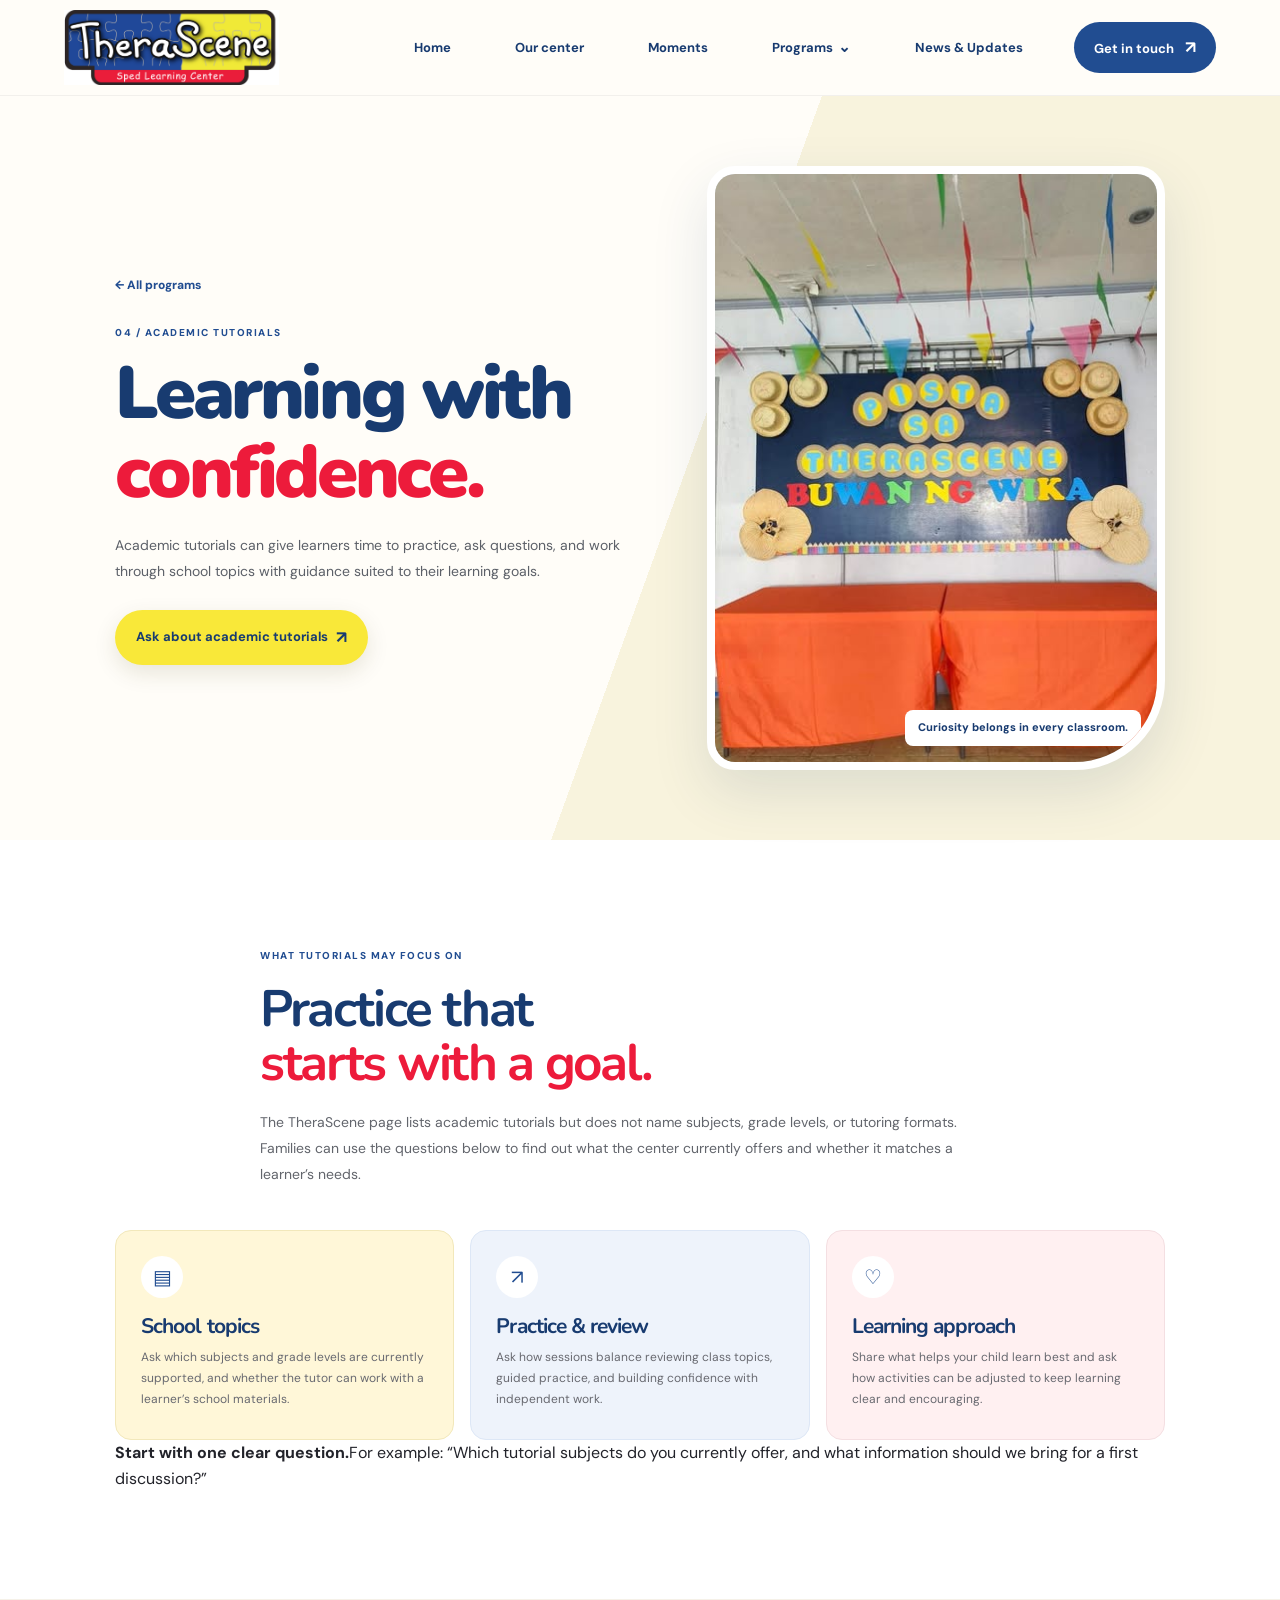
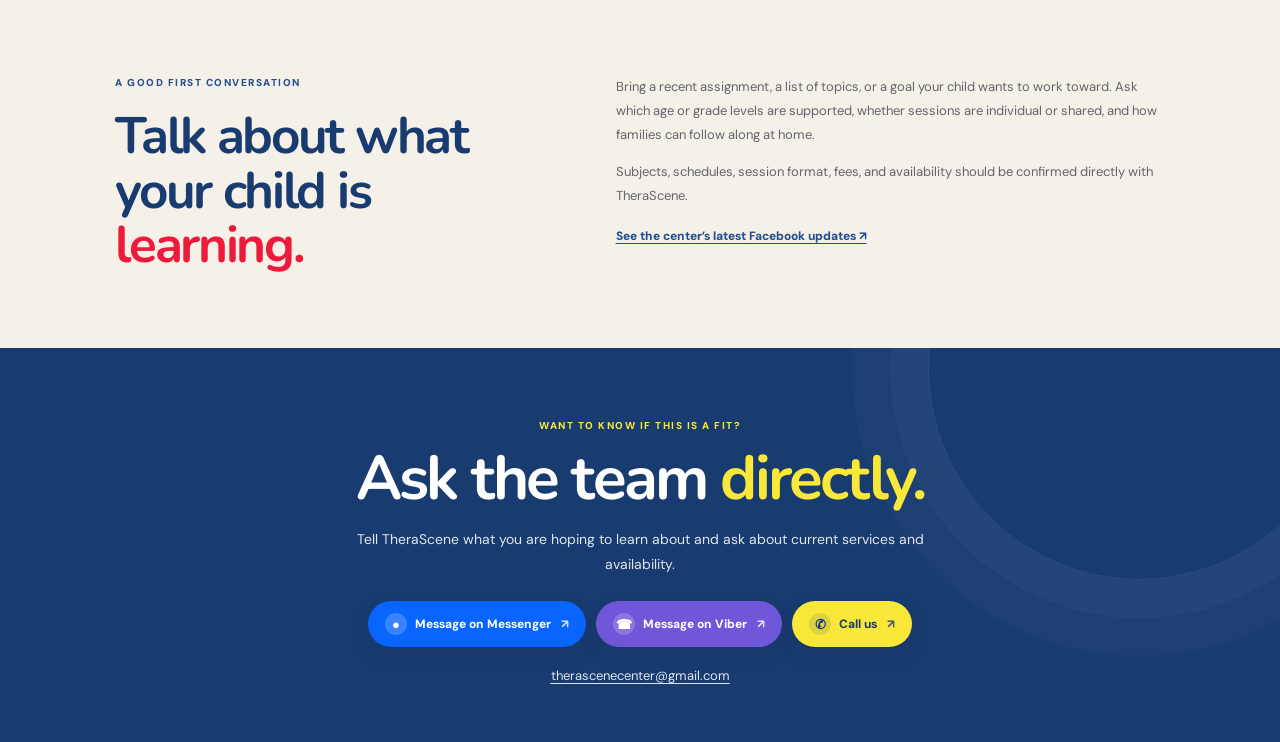
==== commit 812faceb: "Place News & Updates beside Programs in navigation" ====
--- a/academic-tutorials.html
+++ b/academic-tutorials.html
@@ -1,7 +1,7 @@
 <!doctype html>
 <html lang="en">
 <head><meta charset="utf-8"><meta name="viewport" content="width=device-width, initial-scale=1"><meta name="theme-color" content="#214d91"><meta name="description" content="Learn about academic tutorials and ask TheraScene the SPED Center which learning support is available."><title>Academic Tutorials | TheraScene the SPED Center</title><link rel="preconnect" href="https://fonts.googleapis.com"><link rel="preconnect" href="https://fonts.gstatic.com" crossorigin><link href="https://fonts.googleapis.com/css2?family=DM+Sans:wght@400;500;600;700&family=Nunito:wght@500;600;700;800;900&display=swap" rel="stylesheet"><link rel="stylesheet" href="styles.css"></head>
-<body class="program-page"><header class="site-header"><a class="brand" href="index.html#home" aria-label="TheraScene home"><img src="assets/cover.png" alt="TheraScene SPED Learning Center"></a><button class="menu-toggle" aria-expanded="false" aria-controls="site-nav" aria-label="Open menu"><span></span><span></span></button><nav id="site-nav" class="site-nav" aria-label="Main navigation"><a href="index.html#home">Home</a><a href="index.html#story">Our center</a><a href="index.html#moments">Moments</a><a href="index.html#facebook-updates">News &amp; Updates</a><div class="nav-dropdown"><button class="submenu-toggle" type="button" aria-expanded="false" aria-controls="program-submenu">Programs <span class="chevron">⌄</span></button><div class="program-submenu" id="program-submenu"><a href="index.html#services">All programs</a><a href="occupational-therapy.html">Occupational Therapy</a><a href="speech-therapy.html">Speech Therapy</a><a href="special-education.html">Special Education</a><a href="academic-tutorials.html" aria-current="page">Academic Tutorials</a></div></div><a class="nav-cta" href="#contact">Get in touch <span>↗</span></a></nav></header>
+<body class="program-page"><header class="site-header"><a class="brand" href="index.html#home" aria-label="TheraScene home"><img src="assets/cover.png" alt="TheraScene SPED Learning Center"></a><button class="menu-toggle" aria-expanded="false" aria-controls="site-nav" aria-label="Open menu"><span></span><span></span></button><nav id="site-nav" class="site-nav" aria-label="Main navigation"><a href="index.html#home">Home</a><a href="index.html#story">Our center</a><a href="index.html#moments">Moments</a><div class="nav-dropdown"><button class="submenu-toggle" type="button" aria-expanded="false" aria-controls="program-submenu">Programs <span class="chevron">⌄</span></button><div class="program-submenu" id="program-submenu"><a href="index.html#services">All programs</a><a href="occupational-therapy.html">Occupational Therapy</a><a href="speech-therapy.html">Speech Therapy</a><a href="special-education.html">Special Education</a><a href="academic-tutorials.html" aria-current="page">Academic Tutorials</a></div></div><a href="index.html#facebook-updates">News &amp; Updates</a><a class="nav-cta" href="#contact">Get in touch <span>↗</span></a></nav></header>
 <main><section class="program-hero program-tutorial"><div class="program-hero-copy"><a class="back-link" href="index.html#services">← All programs</a><p class="eyebrow">04 / Academic Tutorials</p><h1>Learning with<br><em>confidence.</em></h1><p>Academic tutorials can give learners time to practice, ask questions, and work through school topics with guidance suited to their learning goals.</p><div class="program-hero-actions"><a class="button button-yellow" href="#contact">Ask about academic tutorials <span>↗</span></a></div></div><div class="program-hero-image"><img src="assets/photo-2.jpg" alt="A colorful learning space decorated for Buwan ng Wika at TheraScene"><span>Curiosity belongs in every classroom.</span></div></section>
 <section class="program-detail section-pad"><div class="program-intro"><p class="eyebrow">What tutorials may focus on</p><h2>Practice that<br><em>starts with a goal.</em></h2><p>The TheraScene page lists academic tutorials but does not name subjects, grade levels, or tutoring formats. Families can use the questions below to find out what the center currently offers and whether it matches a learner’s needs.</p></div><div class="detail-cards"><article><span class="detail-icon">▤</span><h3>School topics</h3><p>Ask which subjects and grade levels are currently supported, and whether the tutor can work with a learner’s school materials.</p></article><article><span class="detail-icon">↗</span><h3>Practice & review</h3><p>Ask how sessions balance reviewing class topics, guided practice, and building confidence with independent work.</p></article><article><span class="detail-icon">♡</span><h3>Learning approach</h3><p>Share what helps your child learn best and ask how activities can be adjusted to keep learning clear and encouraging.</p></article></div><div class="detail-callout"><strong>Start with one clear question.</strong><span>For example: “Which tutorial subjects do you currently offer, and what information should we bring for a first discussion?”</span></div></section>
 <section class="family-note"><div><p class="eyebrow">A good first conversation</p><h2>Talk about what<br>your child is <em>learning.</em></h2></div><div><p>Bring a recent assignment, a list of topics, or a goal your child wants to work toward. Ask which age or grade levels are supported, whether sessions are individual or shared, and how families can follow along at home.</p><p>Subjects, schedules, session format, fees, and availability should be confirmed directly with TheraScene.</p><a class="source-link" href="https://www.facebook.com/therascenesped/" target="_blank" rel="noreferrer">See the center’s latest Facebook updates ↗</a></div></section>
